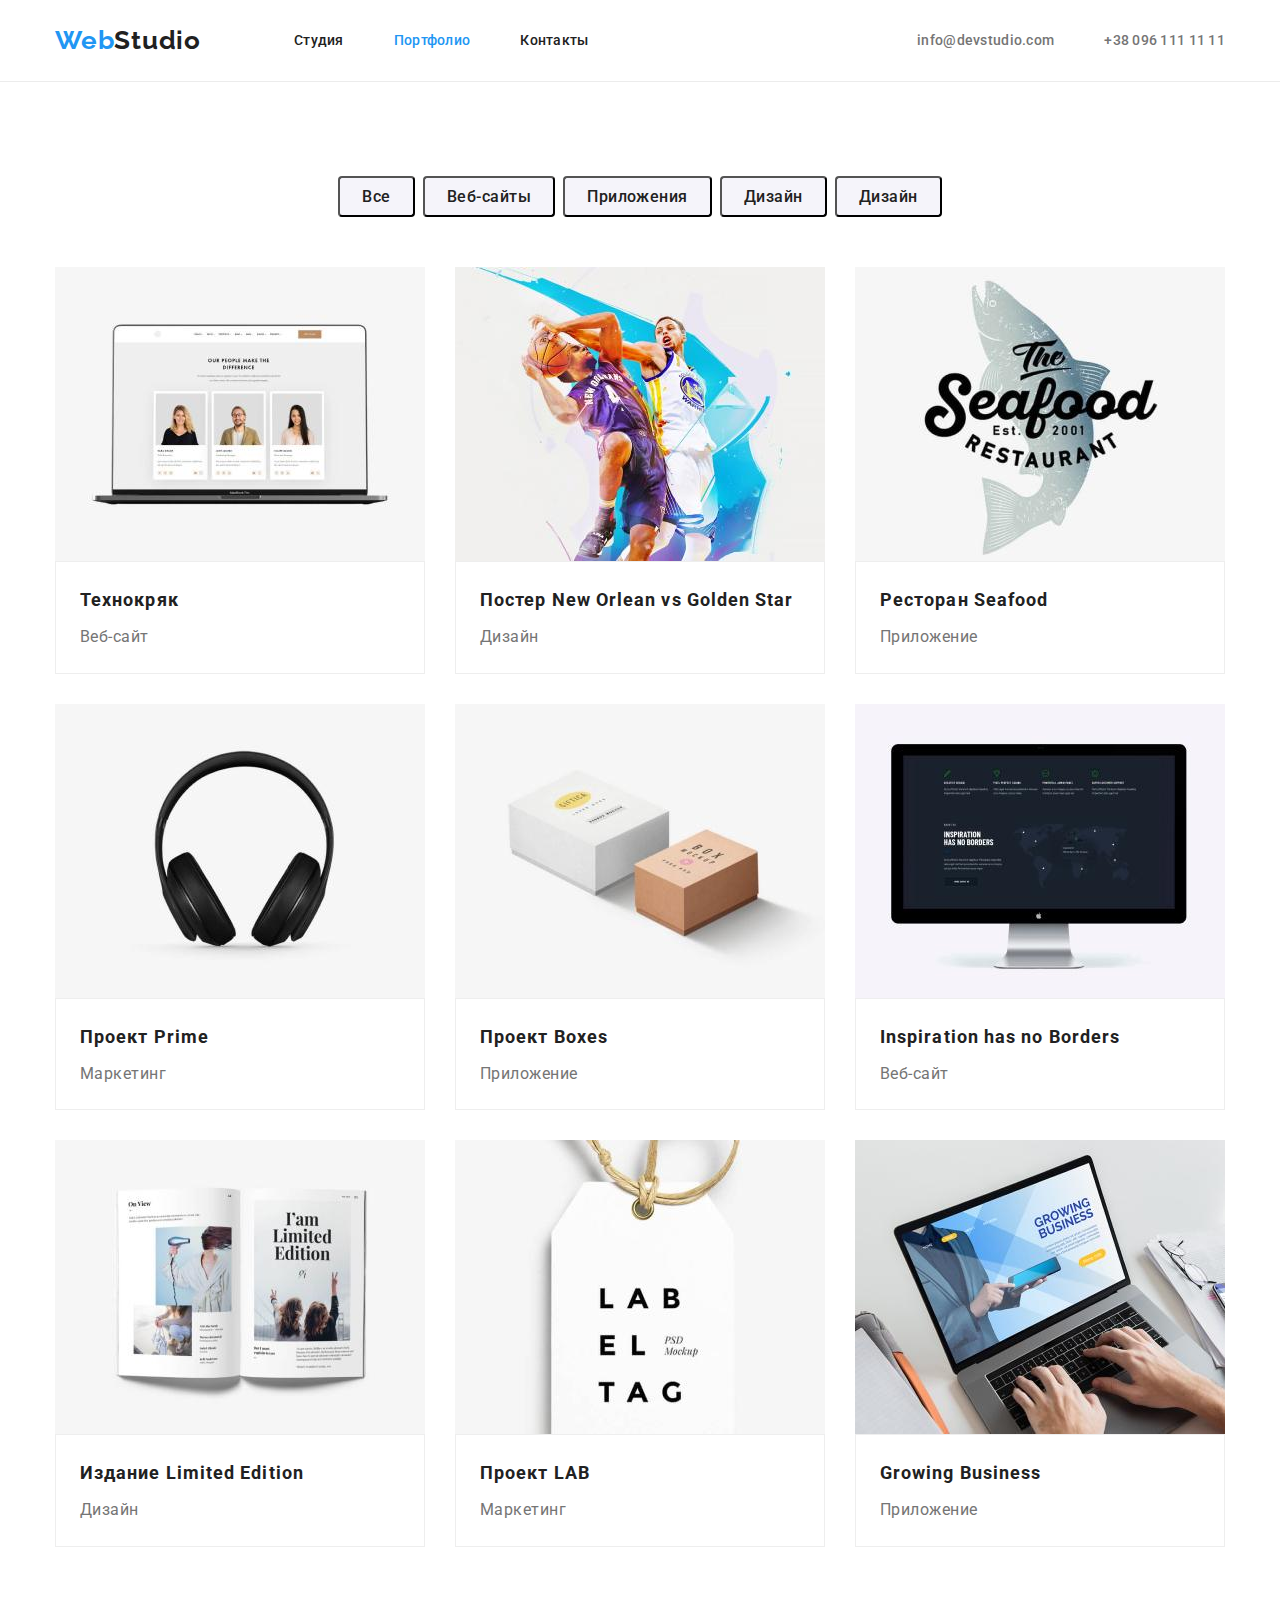
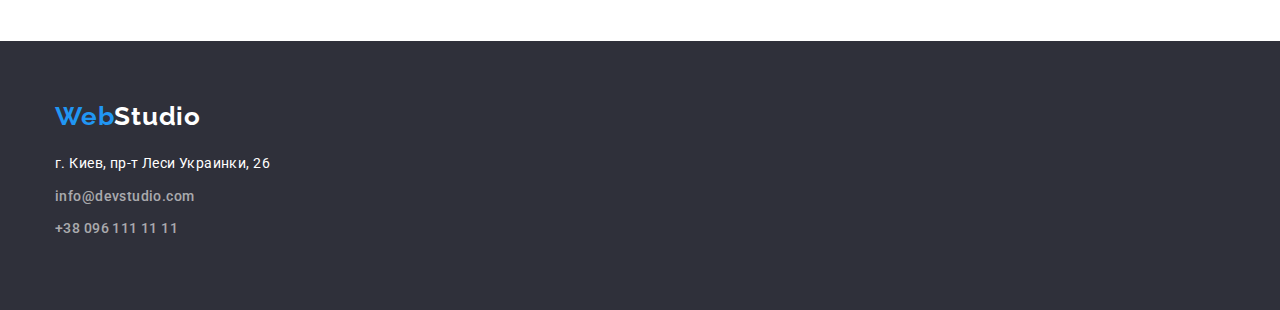
==== portfolio.html @ 1463fd62 "Подключает спрайт" ====
<!DOCTYPE html>
<html lang="ru">

<head>
    <meta charset="UTF-8">
    <meta http-equiv="X-UA-Compatible" content="IE=edge">
    <meta name="viewport" content="width=device-width, initial-scale=1.0">
    <link href="https://fonts.googleapis.com/css2?family=Raleway:wght@700&family=Roboto:wght@400;500;700;900&display=swap"
        rel="stylesheet">
    <title>Домашнее задание</title>
    <link rel="stylesheet" href="https://cdnjs.cloudflare.com/ajax/libs/modern-normalize/1.1.0/modern-normalize.min.css">
    <link rel="stylesheet" href="./css/styles.css">
</head>

<body>
    <!--Шапка-->
    <header class="header">
        <div class="container main-nav">
            <a href="" lang="en" class="logo"><span class="logo-web">Web</span>Studio</a>
            <nav>
                <ul class="site-nav list">
                    <li class="site-nav-item"><a href="./index.html" class="site-nav-link">Студия</a></li>
                    <li class="site-nav-item"><a href="./portfolio.html" class="site-nav-link active">Портфолио</a></li>
                    <li class="site-nav-item"><a href="" class="site-nav-link">Контакты</a></li>
                </ul>
            </nav>
            
            <ul class="auth-nav list">
                <li class="auth-nav-item"> <a href="mailto:info@devstudio.com" class="auth-nav-link">info@devstudio.com</a></li>
                <li class="auth-nav-item"> <a href="tel:+380961111111" class="auth-nav-link">+38 096 111 11 11</a></li>
            </ul>
        </div>
    </header>
    <!--Основной контент-->
    <main>
       <!-- Филтр -->
       <section class="section">
        <h1 class="visually-hidden">Портфолио</h1>
           <div class="container">
            <ul class="list filter-list">
                <li class="filter-item">
                    <button type="button" class="filter-button">Все</button>
                </li>
                <li class="filter-item">
                    <button type="button" class="filter-button">Веб-сайты</button>
                </li>
                <li class="filter-item">
                    <button type="button" class="filter-button">Приложения</button>
                </li>
                <li class="filter-item">
                    <button type="button" class="filter-button">Дизайн</button>
                </li>
                <li class="filter-item">
                    <button type="button" class="filter-button">Дизайн</button>
                </li>
            </ul>
           </div>
       <!-- Проекти -->
           <div class="container">
                <ul class="list project">
                    <li class="project-item" >
                        <a href="" class="project-link">
                            <img class="img-card" src="./img/img-techno.jpg" alt="открыт сайт на ноутбуке" width="370">
                            <div class="project-card">
                                <h3 class="project-title project-active">Технокряк</h3>
                                <p class="project-text project-active">Веб-сайт</p>
                            </div>
                        </a>
                    </li>
                    <li class="project-item" >
                        <a href="" class="project-link">
                            <img class="img-card"  src="./img/img-new-orlean.jpg" alt="двое мужчин играют в баскетбол" width="370">
                           <div class="project-card">
                                <h3 lang="en" class="project-title project-active">Постер New Orlean vs Golden Star</h3>
                                <p class="project-text project-active">Дизайн</p>
                           </div>
                        </a>
                    </li>
                    <li class="project-item" >
                        <a href="" class="project-link">
                            <img class="img-card"  src="./img/img-seafood.jpg" alt="логотип с рыбой" width="370">
                           <div class="project-card">
                                <h3 lang="en" class="project-title project-active">Ресторан Seafood</h3>
                                <p class="project-text project-active">Приложение</p>
                           </div>
                        </a>
                    </li>
                    <li class="project-item" >
                        <a href="" class="project-link">
                            <img class="img-card"  src="./img/img-prime.jpg" alt="наушники" width="370">
                          <div class="project-card">
                                <h3 lang="en" class="project-title project-active">Проект Prime</h3>
                                <p class="project-text project-active">Маркетинг</p>
                          </div>
                        </a>
                    </li>
                    <li class="project-item" >
                        <a href="" class="project-link">
                            <img class="img-card"  src="./img/img-boxes.jpg" alt="две коробки" width="370">
                            <div class="project-card">
                                <h3 lang="en" class="project-title project-active">Проект Boxes</h3>
                                <p class="project-text project-active">Приложение</p>
                            </div>
                        </a>
                    </li>
                    <li class="project-item" >
                        <a href="" class="project-link">
                            <img class="img-card"  src="./img/img-inspiration.jpg" alt="монитор" width="370">
                           <div class="project-card">
                                <h3 lang="en" class="project-title project-active">Inspiration has no Borders</h3>
                                <p class="project-text project-active">Веб-сайт</p>
                           </div>
                        </a>
                    </li>
                    <li class="project-item">
                        <a href="" class="project-link">
                            <img class="img-card"  src="./img/img-limited-edition.jpg" alt="журнал" width="370">
                          <div  class="project-card">
                                <h3 lang="en" class="project-title project-active">Издание Limited Edition</h3>
                                <p class="project-text project-active">Дизайн</p>
                          </div>
                        </a>
                    </li>
                    <li class="project-item" >
                        <a href="" class="project-link">
                            <img class="img-card"  src="./img/img-lab.jpg" alt="бирка снадписью" width="370">
                           <div class="project-card">
                                <h3 lang="en" class="project-title project-active">Проект LAB</h3>
                                <p class="project-text project-active">Маркетинг</p>
                           </div>
                        </a>
                    </li>
                    <li class="project-item" >
                        <a href="" class="project-link">
                            <img class="img-card"  src="./img/img-growing-business.jpg" alt="работа за ноутбуком" width="370">
                          <div class="project-card">
                                <h3 lang="en" class="project-title project-active">Growing Business</h3>
                                <p class="project-text project-active">Приложение</p>
                          </div>
                        </a>
                    </li>
                </ul>
           </div>
       </section>
    </main>
    <!--Подвал-->
    <footer class="footer">
       <div class="container">
            <a href="" lang="en" class="logo-footer logo"><span class="logo-web">Web</span>Studio</a>
            <address>
                <ul class="list">
                    <li> <a href="" class="address-link ">г. Киев, пр-т Леси Украинки, 26</a></li>
                    <li> <a href="mailto:info@devstudio.com" class=" footer-link">info@devstudio.com</a></li>
                    <li> <a href="tel:+380961111111" class="footer-link">+38 096 111 11 11</a></li>
                </ul>
            </address>
       </div>
    </footer>
</body>

</html>
---- css/styles.css ----
:root {
  --primary-whit-color: #ffffff;
  --title-text-color: #212121;
  --accen-color: #2196f3;
  --primary-text-color: #757575;
  --secondary-bg-color: #f5f4fa;
}
body {
  font-family: "Roboto", sans-serif;
  background-color: var(--primary-whit-color);
  color: var(--primary-text-color);
}
.visually-hidden {
  position: absolute;
  width: 1px;
  height: 1px;
  margin: -1px;
  border: 0;
  padding: 0;

  white-space: nowrap;
  clip-path: inset(100%);
  clip: rect(0 0 0 0);
  overflow: hidden;
}
/* Утилиты */
.list {
  padding: 0;
  margin: 0;
  list-style: none;
}

.container {
  margin-left: auto;
  margin-right: auto;
  padding: 0 15px;
  width: 1200px;
}

.section {
  padding-top: 94px;
  padding-bottom: 94px;
}

h1,
h2,
h3,
p {
  margin: 0;
}

.img-card {
  display: block;
}

/* Шапка */

.header {
  border-bottom: 1px solid #ececec;
}
.main-nav {
  display: flex;
  align-items: center;
}
.logo {
  margin-right: 93px;

  font-family: "Raleway", sans-serif;
  font-weight: 700;
  font-size: 26px;
  line-height: 1.2;
  text-decoration: none;
  letter-spacing: 0.03em;
  color: var(--title-text-color);
}
.logo-web {
  color: var(--accen-color);
}
.logo-footer {
  display: inline-block;
  margin-bottom: 20px;

  color: var(--primary-whit-color);
}
.logo:hover,
.logo:focus {
  color: var(--accen-color);
}

/* Site nav / Auth nav */
.site-nav,
.auth-nav {
  display: flex;
}
.auth-nav {
  margin-left: auto;
}
.site-nav-item:not(:last-child),
.auth-nav-item:not(:last-child) {
  margin-right: 50px;
}
.auth-nav-link-icon {
  width: 16px;
  height: 12px;
}
.site-nav-link,
.auth-nav-link {
  display: block;
  padding-top: 32px;
  padding-bottom: 32px;

  font-weight: 500;
  font-size: 14px;
  line-height: 1.2;

  text-decoration: none;
  letter-spacing: 0.02em;

  color: var(--primary-text-color);
}
.site-nav-link {
  color: var(--title-text-color);
}
.site-nav-link:hover,
.site-nav-link:focus,
.auth-nav-link:hover,
.auth-nav-link:focus {
  color: var(--accen-color);
}
.active {
  color: var(--accen-color);
}
/* Основной контент */

.hero {
  background-color: #2f303a;
  text-align: center;
}
.hero-title {
  margin-left: auto;
  margin-right: auto;
  margin-bottom: 30px;
  max-width: 700px;

  font-weight: 900;
  font-size: 44px;
  line-height: 1.4;

  letter-spacing: 0.06em;
  text-transform: uppercase;
  color: var(--primary-whit-color);
}
.hero-button {
  display: inline-block;
  border: 0px solid transparent;
  border-radius: 4px;
  padding: 10px 32px;

  font-family: "Roboto", sans-serif;
  font-weight: 700;
  font-size: 16px;
  line-height: 1.9;

  letter-spacing: 0.06em;
  cursor: pointer;
  text-align: center;

  background-color: var(--accen-color);
  color: var(--primary-whit-color);
}
.hero-button:hover,
.hero-button:focus {
  color: var(--title-text-color);
}
.feature {
  display: flex;
}
.feature-item {
  width: 270px;
}
.feature-item:not(:last-child) {
  margin-right: 30px;
}
.feature-title {
  margin-top: 0;
  margin-bottom: 10px;

  font-size: 14px;
  line-height: 1.1;

  letter-spacing: 0.03em;
  text-transform: uppercase;

  color: var(--title-text-color);
}
.feature-text {
  font-size: 14px;
  line-height: 1.7;

  letter-spacing: 0.03em;
}
.second {
  display: flex;
}
.second-item:not(:last-child) {
  margin-right: 30px;
}
.second-title {
  margin-bottom: 50px;

  font-size: 36px;
  line-height: 1.2;
  text-align: center;
  letter-spacing: 0.03em;
  color: var(--title-text-color);
}
.team {
  background-color: var(--secondary-bg-color);
}
.team-list {
  display: flex;
}
.team-card {
  margin-right: 30px;
  padding-bottom: 30px;

  box-shadow: 0px 1px 3px rgba(0, 0, 0, 0.12), 0px 1px 1px rgba(0, 0, 0, 0.14),
    0px 2px 1px rgba(0, 0, 0, 0.2);
  border-radius: 0px 0px 4px 4px;

  width: 270px;
}
.team-card:last-child {
  margin-right: 0;
}
.team-title {
  margin-top: 30px;
  margin-bottom: 10px;

  font-weight: 500;
  font-size: 16px;
  line-height: 1.2;

  text-align: center;
  letter-spacing: 0.03em;

  color: var(--title-text-color);
}
.team-text {
  margin-bottom: 0;

  font-size: 16px;
  line-height: 1.2;

  text-align: center;
  letter-spacing: 0.03em;
}
/* Портфолио */

.filter-list {
  display: flex;
  justify-content: center;
  margin-bottom: 50px;
}
.filter-item:not(:last-child) {
  margin-right: 8px;
}

.filter-button {
  display: inline-block;
  padding: 6px 22px;

  font-family: "Roboto", sans-serif;
  font-weight: 500;
  font-size: 16px;
  line-height: 1.6;

  text-align: center;
  letter-spacing: 0.03em;
  cursor: pointer;
  border-radius: 4px;

  background: var(--secondary-bg-color);
  color: var(--title-text-color);
}
.filter-button:hover,
.filter-button:focus {
  color: var(--primary-whit-color);
  background-color: var(--accen-color);
}
/* Проэкты */
.project {
  display: flex;
  flex-wrap: wrap;
}
.project-item {
  margin-right: 30px;
  margin-bottom: 30px;

  width: 370px;
}
.project-item:nth-child(3n) {
  margin-right: 0px;
}
.project-item:nth-last-child(-n + 3) {
  margin-bottom: 0;
}
.project-card {
  margin: 0;
  padding-left: 24px;
  padding-right: 24px;
  padding-bottom: 20px;
  border: 1px solid #eeeeee;
}

.project-link {
  text-decoration: none;
  display: inline-block;
}
.project-title {
  margin-top: 20px;
  margin-bottom: 4px;

  font-size: 18px;
  line-height: 2;
  max-width: 370px;

  letter-spacing: 0.06em;

  color: var(--title-text-color);
}
.project-text {
  font-size: 16px;
  line-height: 1.9;
  max-width: 370px;

  letter-spacing: 0.03em;
  color: var(--primary-text-color);
}
.project-active:hover,
.project-active:focus {
  color: var(--accen-color);
}

/* Подвал */

.footer {
  padding-top: 60px;
  padding-bottom: 60px;

  background-color: #2f303a;
}
.address-link {
  display: inline-block;
  margin-bottom: 9px;

  font-style: normal;
  font-size: 14px;
  line-height: 1.7;
  letter-spacing: 0.03em;
  text-decoration: none;

  color: var(--primary-whit-color);
}
.footer-link {
  display: inline-block;
  margin-bottom: 9px;

  font-weight: 500;
  font-size: 14px;
  line-height: 1.2;

  text-decoration: none;
  font-style: normal;
  line-height: 1.7;
  letter-spacing: 0.03em;
  color: rgba(255, 255, 255, 0.6);
}
.footer-link:not(:last-child) {
  margin-bottom: 9px;
}
.address-link:hover,
.address-link:focus,
.footer-link:hover,
.footer-link:focus {
  color: var(--accen-color);
}
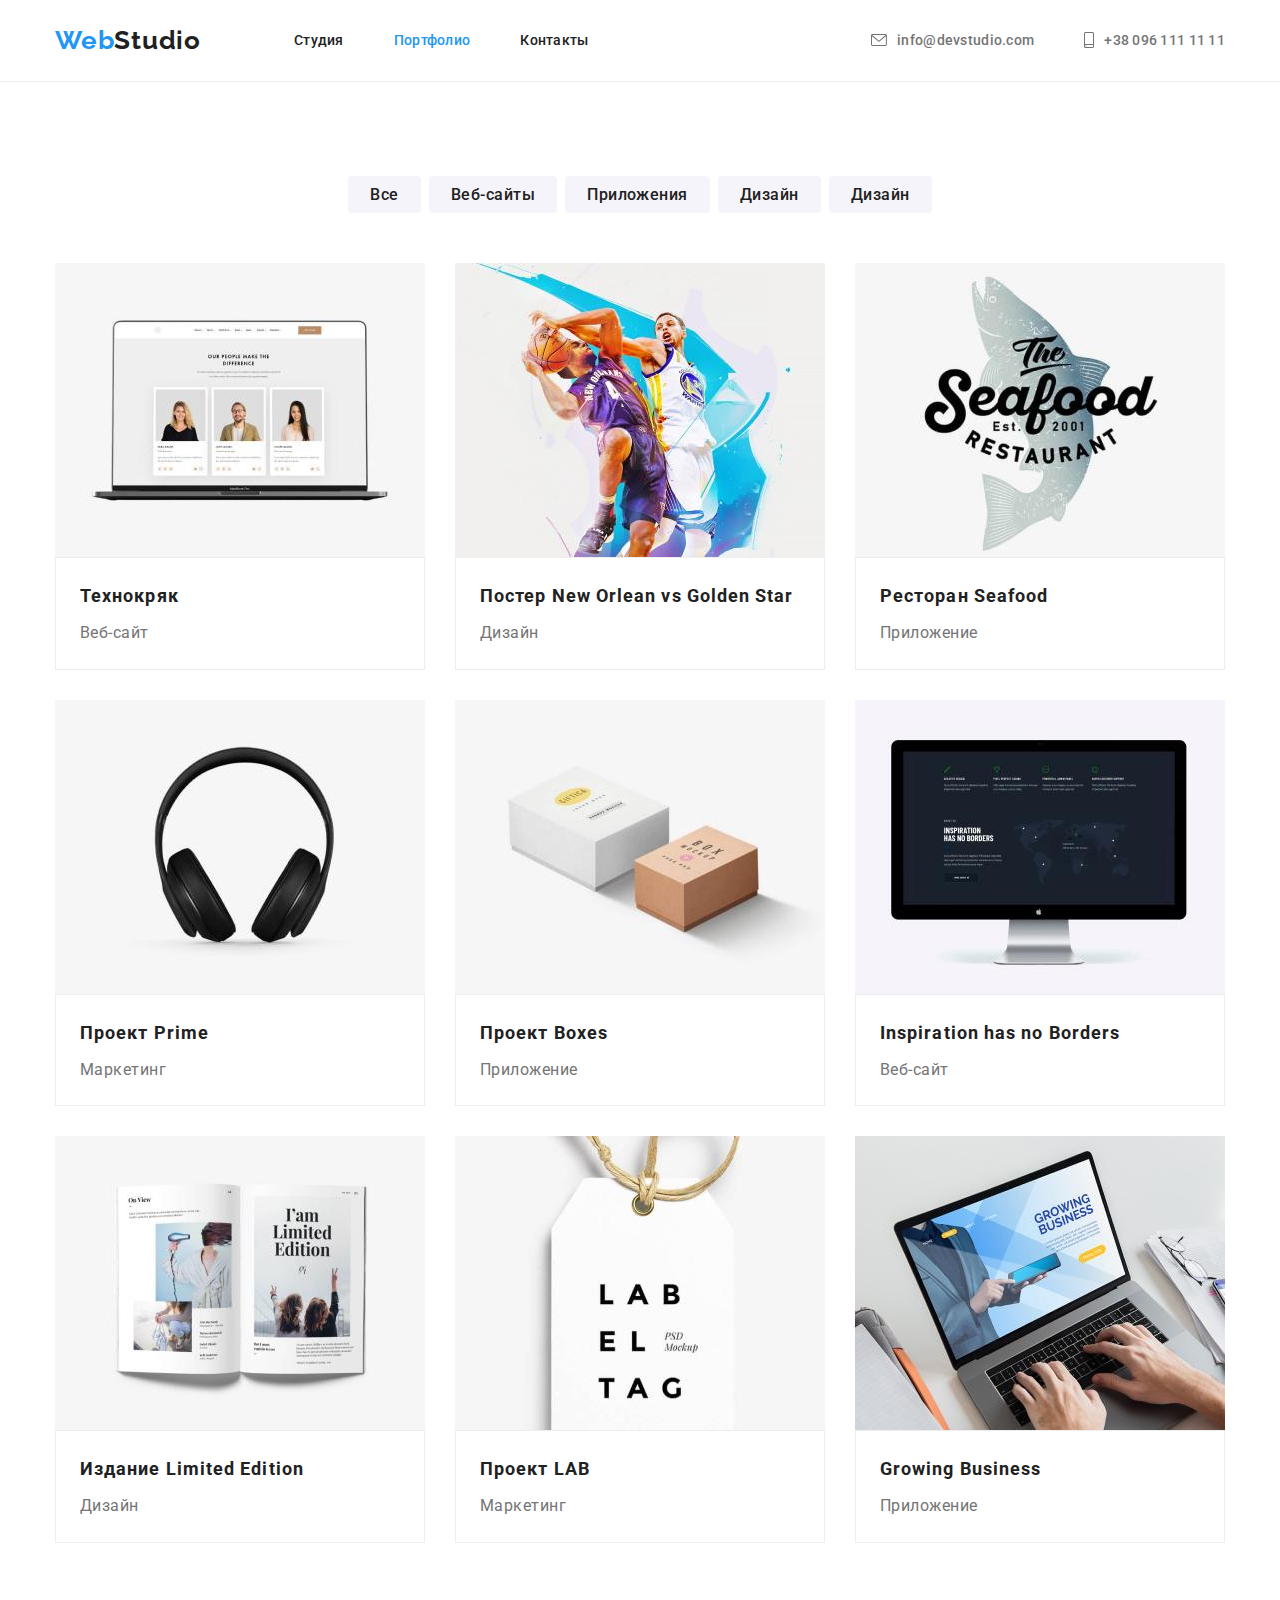
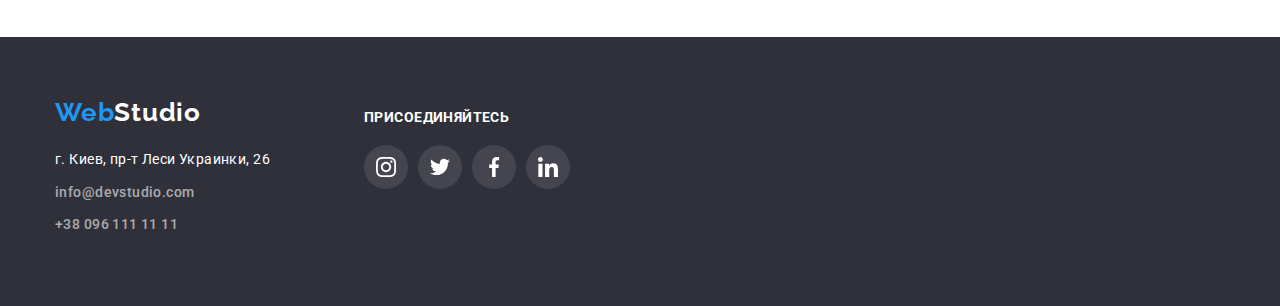
==== commit 50de4e90: "Добаляет декоративные елименты" ====
--- a/portfolio.html
+++ b/portfolio.html
@@ -26,8 +26,18 @@
             </nav>
             
             <ul class="auth-nav list">
-                <li class="auth-nav-item"> <a href="mailto:info@devstudio.com" class="auth-nav-link">info@devstudio.com</a></li>
-                <li class="auth-nav-item"> <a href="tel:+380961111111" class="auth-nav-link">+38 096 111 11 11</a></li>
+                <li class="auth-nav-item"> 
+                    <a href="mailto:info@devstudio.com" class="auth-nav-link">
+                        <svg class="auth-nav-link-icon" width="16" height="12">
+                            <use href="img/icons.svg#icon-envelope-hover"></use>
+                        </svg>
+                        info@devstudio.com</a></li>
+                <li class="auth-nav-item">
+                     <a href="tel:+380961111111" class="auth-nav-link">
+                        <svg class="auth-nav-link-icon smartphone" width="10" height="16">
+                            <use href="img/icons.svg#icon-smartphone"></use>
+                        </svg>
+                         +38 096 111 11 11</a></li>
             </ul>
         </div>
     </header>
@@ -144,17 +154,52 @@
        </section>
     </main>
     <!--Подвал-->
-    <footer class="footer">
-       <div class="container">
-            <a href="" lang="en" class="logo-footer logo"><span class="logo-web">Web</span>Studio</a>
-            <address>
-                <ul class="list">
-                    <li> <a href="" class="address-link ">г. Киев, пр-т Леси Украинки, 26</a></li>
-                    <li> <a href="mailto:info@devstudio.com" class=" footer-link">info@devstudio.com</a></li>
-                    <li> <a href="tel:+380961111111" class="footer-link">+38 096 111 11 11</a></li>
+    <footer class="footer ">
+        <div class="container footer-container">
+            <div>
+                <a href="" lang="en" class="logo-footer logo"><span class="logo-web">Web</span>Studio</a>
+                <address>
+                    <ul class="list">
+                        <li> <a href="" class="address-link ">г. Киев, пр-т Леси Украинки, 26</a></li>
+                        <li> <a href="mailto:info@devstudio.com" class=" footer-link">info@devstudio.com</a></li>
+                        <li> <a href="tel:+380961111111" class=" footer-link">+38 096 111 11 11</a></li>
+                    </ul>
+                </address>
+            </div>
+            <div class="footer-networks">
+                <h2 class="footer-networks-title">присоединяйтесь</h2>
+                <ul class="footer-networks-list list">
+                    <li class="footer-networks-item">
+                        <a href="#" class="footer-networks-link">
+                            <svg class="footer-networks-icon" width="20" height="20">
+                                <use href="img/icons.svg#icon-instagram"></use>
+                            </svg>
+                        </a>
+                    </li>
+                    <li class="footer-networks-item">
+                        <a href="#" class="footer-networks-link">
+                            <svg class="footer-networks-icon" width="20" height="20">
+                                <use href="img/icons.svg#icon-twitter-1"></use>
+                            </svg>
+                        </a>
+                    </li>
+                    <li class="footer-networks-item">
+                        <a href="#" class="footer-networks-link">
+                            <svg class="footer-networks-icon" width="20" height="20">
+                                <use href="img/icons.svg#icon-facebook-1"></use>
+                            </svg>
+                        </a>
+                    </li>
+                    <li class="footer-networks-item">
+                        <a href="#" class="footer-networks-link">
+                            <svg class="footer-networks-icon" width="20" height="20">
+                                <use href="img/icons.svg#icon-linkedin-1"></use>
+                            </svg>
+                        </a>
+                    </li>
                 </ul>
-            </address>
-       </div>
+            </div>
+        </div>
     </footer>
 </body>
 
--- a/css/styles.css
+++ b/css/styles.css
@@ -49,7 +49,7 @@
   margin: 0;
 }
 
-.img-card {
+img {
   display: block;
 }
 
@@ -100,9 +100,13 @@
   margin-right: 50px;
 }
 .auth-nav-link-icon {
-  width: 16px;
-  height: 12px;
-}
+  margin-right: 10px;
+
+  align-self: center;
+
+  fill: currentColor;
+}
+
 .site-nav-link,
 .auth-nav-link {
   display: block;
@@ -112,11 +116,12 @@
   font-weight: 500;
   font-size: 14px;
   line-height: 1.2;
-
   text-decoration: none;
   letter-spacing: 0.02em;
-
   color: var(--primary-text-color);
+}
+.auth-nav-link {
+  display: flex;
 }
 .site-nav-link {
   color: var(--title-text-color);
@@ -132,7 +137,26 @@
 }
 /* Основной контент */
 
+.overlay {
+  max-width: 1600px;
+  min-height: 600px;
+  margin-left: auto;
+  margin-right: auto;
+
+  background-image: linear-gradient(
+      90deg,
+      rgba(47, 48, 58, 0.4),
+      rgba(47, 48, 58, 0.4)
+    ),
+    url(../img/img-bg-hero.jpg);
+  background-repeat: no-repeat;
+  background-size: cover;
+  background-position: center;
+}
 .hero {
+  padding-top: 200px;
+  padding-bottom: 200px;
+
   background-color: #2f303a;
   text-align: center;
 }
@@ -171,6 +195,7 @@
 .hero-button:hover,
 .hero-button:focus {
   color: var(--title-text-color);
+  box-shadow: 0px 4px 4px rgba(0, 0, 0, 0.15);
 }
 .feature {
   display: flex;
@@ -180,6 +205,19 @@
 }
 .feature-item:not(:last-child) {
   margin-right: 30px;
+}
+.feature-rectangle {
+  display: flex;
+  margin-bottom: 30px;
+
+  width: 270px;
+  height: 120px;
+
+  background: var(--secondary-bg-color);
+  border-radius: 4px;
+}
+.feature-icon {
+  margin: auto;
 }
 .feature-title {
   margin-top: 0;
@@ -202,6 +240,9 @@
 .second {
   display: flex;
 }
+.second-section {
+  padding-bottom: 94px;
+}
 .second-item:not(:last-child) {
   margin-right: 30px;
 }
@@ -229,6 +270,7 @@
   border-radius: 0px 0px 4px 4px;
 
   width: 270px;
+  background-color: var(--primary-whit-color);
 }
 .team-card:last-child {
   margin-right: 0;
@@ -254,6 +296,84 @@
 
   text-align: center;
   letter-spacing: 0.03em;
+}
+.networks {
+  display: flex;
+  justify-content: center;
+  margin-top: 16px;
+}
+.networks-item:not(:last-child) {
+  margin-right: 10px;
+}
+.networks-link {
+  display: flex;
+  justify-content: center;
+  align-items: center;
+  border-radius: 50%;
+
+  width: 44px;
+  height: 44px;
+  text-decoration: none;
+  color: #afb1b8;
+  background-color: var(--primary-whit-color);
+}
+.networks-link:hover,
+.networks-link:focus {
+  background-color: var(--accen-color);
+}
+.networks-icon {
+  fill: currentColor;
+}
+.networks-link:hover .networks-icon,
+.networks-link:focus .networks-icon {
+  fill: var(--primary-whit-color);
+}
+/* Постоянные клиенти */
+
+.client {
+  padding-top: 117px;
+  padding-bottom: 71px;
+}
+.client-title {
+  margin-bottom: 50px;
+
+  font-weight: 700;
+  font-size: 36px;
+  line-height: calc(42 / 36);
+  text-align: center;
+  letter-spacing: 0.03em;
+  color: var(--title-text-color);
+}
+.client-list {
+  display: flex;
+  justify-content: center;
+  flex-wrap: wrap;
+  margin: -15px;
+}
+.client-item {
+  width: calc((100% - 180px) / 6);
+  height: 92px;
+  margin: 15px;
+}
+.client-link {
+  display: inline-flex;
+  justify-content: center;
+  align-items: center;
+
+  width: 100%;
+  height: 92px;
+
+  border: 1px solid #afb1b8;
+  border-radius: 4px;
+  color: #afb1b8;
+}
+.client-link:focus,
+.client-link:hover {
+  color: var(--accen-color);
+  border-color: var(--accen-color);
+}
+.client-icon {
+  fill: currentColor;
 }
 /* Портфолио */
 
@@ -279,6 +399,7 @@
   letter-spacing: 0.03em;
   cursor: pointer;
   border-radius: 4px;
+  border: 0;
 
   background: var(--secondary-bg-color);
   color: var(--title-text-color);
@@ -287,6 +408,8 @@
 .filter-button:focus {
   color: var(--primary-whit-color);
   background-color: var(--accen-color);
+  box-shadow: 0px 3px 1px rgba(0, 0, 0, 0.1), 0px 1px 2px rgba(0, 0, 0, 0.08),
+    0px 2px 2px rgba(0, 0, 0, 0.12);
 }
 /* Проэкты */
 .project {
@@ -307,9 +430,7 @@
 }
 .project-card {
   margin: 0;
-  padding-left: 24px;
-  padding-right: 24px;
-  padding-bottom: 20px;
+  padding: 20px 24px;
   border: 1px solid #eeeeee;
 }
 
@@ -317,16 +438,21 @@
   text-decoration: none;
   display: inline-block;
 }
+.project-link:focus,
+.project-link:hover {
+  background: #ffffff;
+  border: 1px solid #eeeeee;
+  box-sizing: border-box;
+  box-shadow: 0px 1px 1px rgba(0, 0, 0, 0.12), 0px 4px 4px rgba(0, 0, 0, 0.06),
+    1px 4px 6px rgba(0, 0, 0, 0.16);
+}
 .project-title {
-  margin-top: 20px;
   margin-bottom: 4px;
 
   font-size: 18px;
   line-height: 2;
   max-width: 370px;
-
   letter-spacing: 0.06em;
-
   color: var(--title-text-color);
 }
 .project-text {
@@ -345,10 +471,15 @@
 /* Подвал */
 
 .footer {
+  display: flex;
+
   padding-top: 60px;
   padding-bottom: 60px;
 
   background-color: #2f303a;
+}
+.footer-container {
+  display: inline-flex;
 }
 .address-link {
   display: inline-block;
@@ -385,3 +516,43 @@
 .footer-link:focus {
   color: var(--accen-color);
 }
+.footer-networks {
+  padding-top: 12px;
+  margin-left: 70px;
+}
+.footer-networks-title {
+  margin-bottom: 20px;
+
+  font-weight: 700;
+  font-size: 14px;
+  line-height: 16px;
+  letter-spacing: 0.03em;
+  text-transform: uppercase;
+  color: var(--primary-whit-color);
+}
+.footer-networks-list {
+  display: flex;
+  justify-content: flex-start;
+}
+.footer-networks-item:not(:last-child) {
+  margin-right: 10px;
+}
+.footer-networks-link {
+  display: flex;
+  justify-content: center;
+  align-items: center;
+  border-radius: 50%;
+
+  width: 44px;
+  height: 44px;
+  text-decoration: none;
+  color: var(--primary-whit-color);
+  background-color: rgba(255, 255, 255, 0.1);
+}
+.footer-networks-link:hover,
+.footer-networks-link:focus {
+  background-color: var(--accen-color);
+}
+.footer-networks-icon {
+  fill: currentColor;
+}
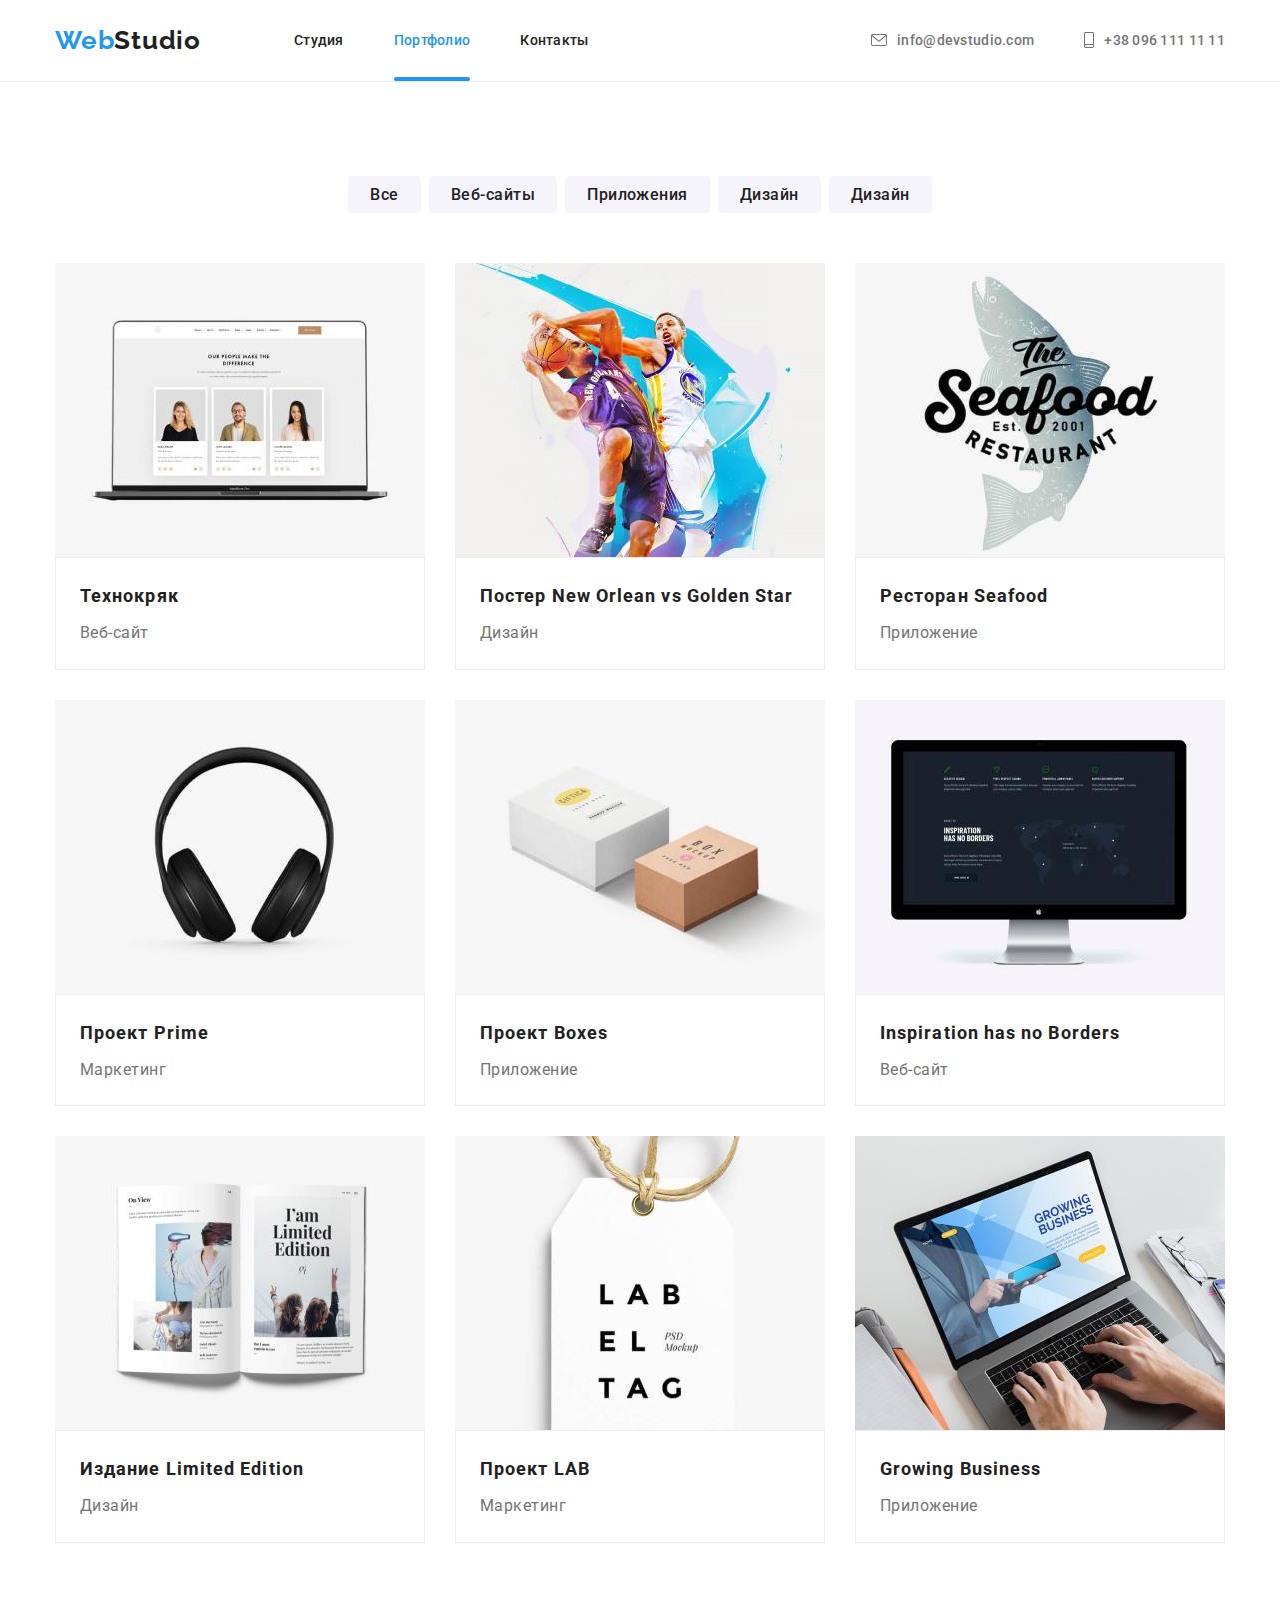
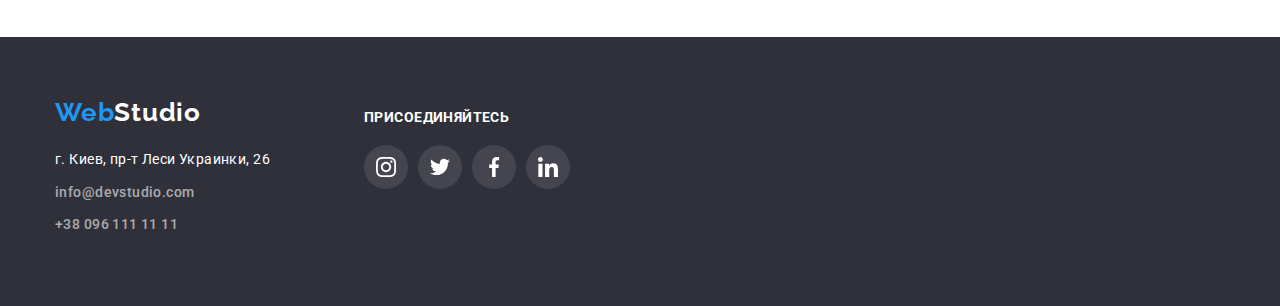
==== commit 37bb0b52: "Позиционирует елементы" ====
--- a/portfolio.html
+++ b/portfolio.html
@@ -69,8 +69,14 @@
            <div class="container">
                 <ul class="list project">
                     <li class="project-item" >
-                        <a href="" class="project-link">
+                        <a href="" class="project-link"> 
+                           <div class="project-img">                                 
                             <img class="img-card" src="./img/img-techno.jpg" alt="открыт сайт на ноутбуке" width="370">
+                            <div class="project-description">
+                                <p class="project-description-text">Технокряк это современная площадка распространения коронавируса. Компании используют эту платформу для цифрового
+                                шпионажа и атак на защищённые сервера конкурентов.</p>
+                            </div>
+                            </div>
                             <div class="project-card">
                                 <h3 class="project-title project-active">Технокряк</h3>
                                 <p class="project-text project-active">Веб-сайт</p>
--- a/css/styles.css
+++ b/css/styles.css
@@ -53,6 +53,53 @@
   display: block;
 }
 
+/*----------------- Модальное окно------------------- */
+
+.backdrop {
+  position: fixed;
+  top: 0;
+  left: 0;
+
+  width: 100%;
+  height: 100%;
+
+  background: rgba(0, 0, 0, 0.2);
+}
+
+.modal {
+  position: absolute;
+  top: 50%;
+  left: 50%;
+  transform: translate(-50%, -50%);
+
+  width: 528px;
+  height: 581px;
+
+  background: var(--primary-whit-color);
+  box-shadow: 0px 1px 3px rgba(0, 0, 0, 0.12), 0px 1px 1px rgba(0, 0, 0, 0.14),
+    0px 2px 1px rgba(0, 0, 0, 0.2);
+  border-radius: 4px;
+}
+
+.modal-button-close {
+  position: absolute;
+  right: 8px;
+  top: 8px;
+
+  width: 30px;
+  height: 30px;
+
+  border: 1px solid rgba(0, 0, 0, 0.1);
+  border-radius: 50%;
+  background-color: var(--primary-whit-color);
+
+  display: flex;
+  justify-content: center;
+  align-items: center;
+}
+.modal-button-close-icon {
+}
+
 /* Шапка */
 
 .header {
@@ -133,7 +180,19 @@
   color: var(--accen-color);
 }
 .active {
+  position: relative;
   color: var(--accen-color);
+}
+.active::after {
+  position: absolute;
+  width: 100%;
+  height: 4px;
+  left: 0;
+  bottom: 0;
+
+  content: "";
+  background-color: var(--accen-color);
+  border-radius: 2px;
 }
 /* Основной контент */
 
@@ -153,6 +212,7 @@
   background-size: cover;
   background-position: center;
 }
+/* -------------Герой--------------- */
 .hero {
   padding-top: 200px;
   padding-bottom: 200px;
@@ -196,7 +256,13 @@
 .hero-button:focus {
   color: var(--title-text-color);
   box-shadow: 0px 4px 4px rgba(0, 0, 0, 0.15);
-}
+  background-image: linear-gradient(
+    90deg,
+    rgba(0, 0, 0, 0.15),
+    rgba(0, 0, 0, 0.15)
+  );
+}
+/* Приимущества */
 .feature {
   display: flex;
 }
@@ -208,6 +274,8 @@
 }
 .feature-rectangle {
   display: flex;
+  justify-content: center;
+  align-items: center;
   margin-bottom: 30px;
 
   width: 270px;
@@ -216,9 +284,7 @@
   background: var(--secondary-bg-color);
   border-radius: 4px;
 }
-.feature-icon {
-  margin: auto;
-}
+
 .feature-title {
   margin-top: 0;
   margin-bottom: 10px;
@@ -237,15 +303,16 @@
 
   letter-spacing: 0.03em;
 }
-.second {
-  display: flex;
-}
+/* Чем мы занимаемся */
+
 .second-section {
   padding-bottom: 94px;
 }
-.second-item:not(:last-child) {
-  margin-right: 30px;
-}
+
+.second {
+  display: flex;
+}
+
 .second-title {
   margin-bottom: 50px;
 
@@ -255,6 +322,44 @@
   letter-spacing: 0.03em;
   color: var(--title-text-color);
 }
+
+.second-item + .second-item {
+  margin-left: 30px;
+}
+
+.second-item {
+  position: relative;
+}
+
+.second-label {
+  position: relative;
+}
+
+.second-label::before {
+  position: absolute;
+  width: 100%;
+  height: 70px;
+  left: 0;
+  bottom: 0;
+
+  content: "";
+  background-color: rgba(47, 48, 58, 0.8);
+}
+
+.second-lebal-text {
+  position: absolute;
+  left: 83px;
+  bottom: 27px;
+
+  font-weight: 700;
+  font-size: 14px;
+  line-height: calc(16 / 14);
+  letter-spacing: 0.03em;
+  text-transform: uppercase;
+  color: var(--primary-whit-color);
+}
+
+/* -----Команда------- */
 .team {
   background-color: var(--secondary-bg-color);
 }
@@ -297,6 +402,7 @@
   text-align: center;
   letter-spacing: 0.03em;
 }
+/* ----Соц. сети-------- */
 .networks {
   display: flex;
   justify-content: center;
@@ -330,10 +436,6 @@
 }
 /* Постоянные клиенти */
 
-.client {
-  padding-top: 117px;
-  padding-bottom: 71px;
-}
 .client-title {
   margin-bottom: 50px;
 
@@ -420,7 +522,7 @@
   margin-right: 30px;
   margin-bottom: 30px;
 
-  width: 370px;
+  width: calc((100% - 60px) / 3);
 }
 .project-item:nth-child(3n) {
   margin-right: 0px;
@@ -428,6 +530,11 @@
 .project-item:nth-last-child(-n + 3) {
   margin-bottom: 0;
 }
+
+.project-img {
+  position: relative;
+}
+
 .project-card {
   margin: 0;
   padding: 20px 24px;
@@ -440,12 +547,36 @@
 }
 .project-link:focus,
 .project-link:hover {
-  background: #ffffff;
-  border: 1px solid #eeeeee;
-  box-sizing: border-box;
   box-shadow: 0px 1px 1px rgba(0, 0, 0, 0.12), 0px 4px 4px rgba(0, 0, 0, 0.06),
     1px 4px 6px rgba(0, 0, 0, 0.16);
 }
+
+.project-link:focus .project-description,
+.project-link:hover .project-description {
+  opacity: 1;
+}
+
+.project-description {
+  position: absolute;
+  left: 0;
+  bottom: 0;
+  pointer-events: none;
+  opacity: 0;
+
+  width: 370px;
+  height: 294px;
+  background: rgba(33, 150, 243, 0.9);
+}
+
+.project-description-text {
+  padding: 63px 24px;
+
+  font-size: 18px;
+  line-height: calc(28 / 18);
+  letter-spacing: 0.03em;
+  color: var(--secondary-bg-color);
+}
+
 .project-title {
   margin-bottom: 4px;
 
@@ -516,6 +647,7 @@
 .footer-link:focus {
   color: var(--accen-color);
 }
+/* Соц. сети подвал */
 .footer-networks {
   padding-top: 12px;
   margin-left: 70px;
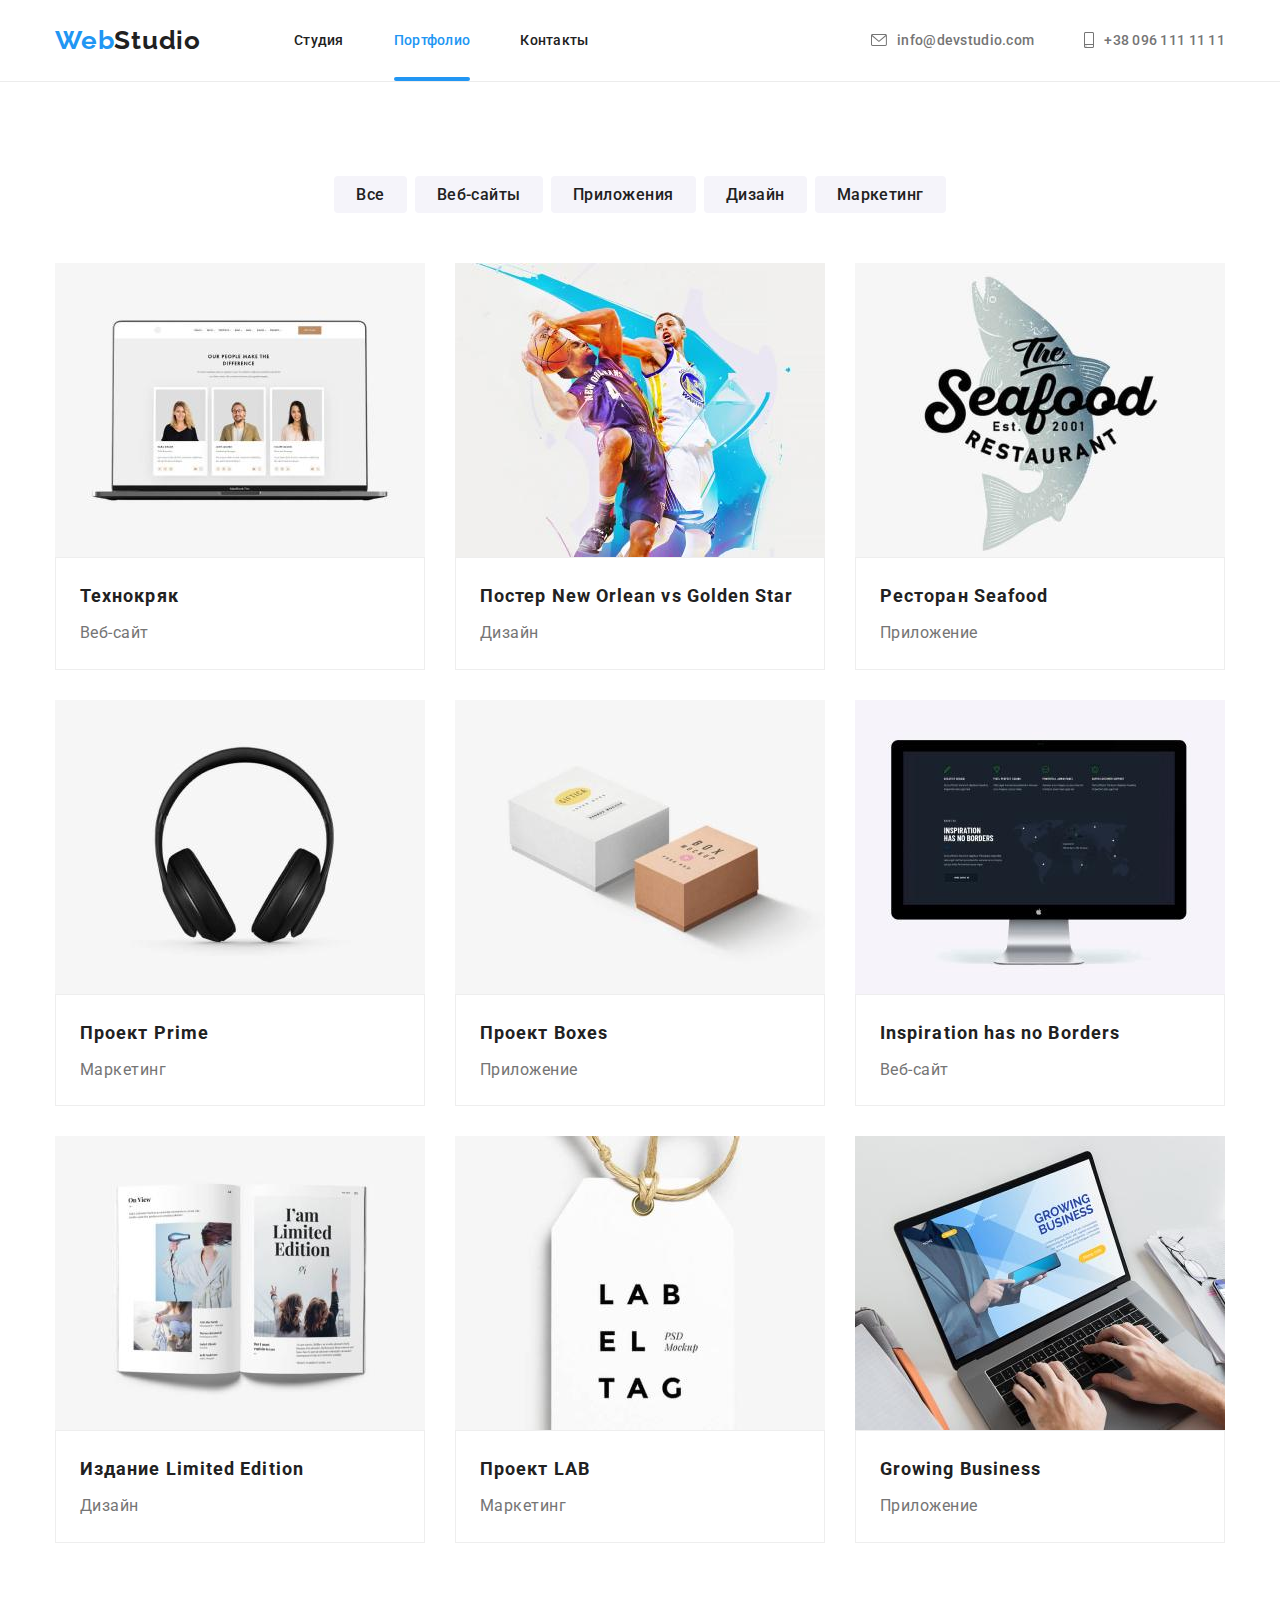
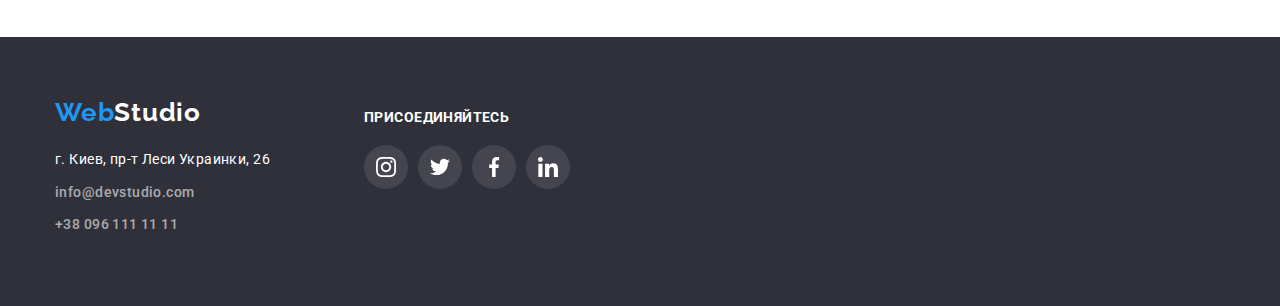
==== commit 6be39f39: "Делает позиционирование и анимацию" ====
--- a/portfolio.html
+++ b/portfolio.html
@@ -61,7 +61,7 @@
                     <button type="button" class="filter-button">Дизайн</button>
                 </li>
                 <li class="filter-item">
-                    <button type="button" class="filter-button">Дизайн</button>
+                    <button type="button" class="filter-button">Маркетинг</button>
                 </li>
             </ul>
            </div>
@@ -70,12 +70,12 @@
                 <ul class="list project">
                     <li class="project-item" >
                         <a href="" class="project-link"> 
-                           <div class="project-img">                                 
+                         <div class="project-img">                                 
                             <img class="img-card" src="./img/img-techno.jpg" alt="открыт сайт на ноутбуке" width="370">
                             <div class="project-description">
                                 <p class="project-description-text">Технокряк это современная площадка распространения коронавируса. Компании используют эту платформу для цифрового
                                 шпионажа и атак на защищённые сервера конкурентов.</p>
-                            </div>
+                         </div>
                             </div>
                             <div class="project-card">
                                 <h3 class="project-title project-active">Технокряк</h3>
@@ -85,61 +85,103 @@
                     </li>
                     <li class="project-item" >
                         <a href="" class="project-link">
+                        <div class="project-img">
                             <img class="img-card"  src="./img/img-new-orlean.jpg" alt="двое мужчин играют в баскетбол" width="370">
+                             <div class="project-description">
+                                <p class="project-description-text">Технокряк это современная площадка распространения коронавируса. Компании используют эту платформу для цифрового
+                                шпионажа и атак на защищённые сервера конкурентов.</p>
+                            </div>
+                        </div>
                            <div class="project-card">
                                 <h3 lang="en" class="project-title project-active">Постер New Orlean vs Golden Star</h3>
                                 <p class="project-text project-active">Дизайн</p>
-                           </div>
-                        </a>
-                    </li>
-                    <li class="project-item" >
-                        <a href="" class="project-link">
+                           </div>                       
+                        </a>
+                    </li>
+                    <li class="project-item" >
+                        <a href="" class="project-link">
+                        <div class="project-img">
                             <img class="img-card"  src="./img/img-seafood.jpg" alt="логотип с рыбой" width="370">
+                             <div class="project-description">
+                                <p class="project-description-text">Технокряк это современная площадка распространения коронавируса. Компании используют эту платформу для цифрового
+                                шпионажа и атак на защищённые сервера конкурентов.</p>
+                            </div>
+                        </div>
                            <div class="project-card">
                                 <h3 lang="en" class="project-title project-active">Ресторан Seafood</h3>
                                 <p class="project-text project-active">Приложение</p>
-                           </div>
-                        </a>
-                    </li>
-                    <li class="project-item" >
-                        <a href="" class="project-link">
+                           </div>                       
+                        </a>
+                    </li>
+                    <li class="project-item" >
+                        <a href="" class="project-link">
+                        <div class="project-img">
                             <img class="img-card"  src="./img/img-prime.jpg" alt="наушники" width="370">
+                             <div class="project-description">
+                                <p class="project-description-text">Технокряк это современная площадка распространения коронавируса. Компании используют эту платформу для цифрового
+                                шпионажа и атак на защищённые сервера конкурентов.</p>
+                            </div>
+                        </div>
                           <div class="project-card">
                                 <h3 lang="en" class="project-title project-active">Проект Prime</h3>
                                 <p class="project-text project-active">Маркетинг</p>
-                          </div>
-                        </a>
-                    </li>
-                    <li class="project-item" >
-                        <a href="" class="project-link">
+                          </div>                        
+                        </a>
+                    </li>
+                    <li class="project-item" >
+                        <a href="" class="project-link">
+                        <div class="project-img">
                             <img class="img-card"  src="./img/img-boxes.jpg" alt="две коробки" width="370">
+                             <div class="project-description">
+                                <p class="project-description-text">Технокряк это современная площадка распространения коронавируса. Компании используют эту платформу для цифрового
+                                шпионажа и атак на защищённые сервера конкурентов.</p>
+                            </div>
+                        </div>
                             <div class="project-card">
                                 <h3 lang="en" class="project-title project-active">Проект Boxes</h3>
                                 <p class="project-text project-active">Приложение</p>
-                            </div>
-                        </a>
-                    </li>
-                    <li class="project-item" >
-                        <a href="" class="project-link">
+                            </div>                        
+                        </a>
+                    </li>
+                    <li class="project-item" >
+                        <a href="" class="project-link">
+                        <div class="project-img">
                             <img class="img-card"  src="./img/img-inspiration.jpg" alt="монитор" width="370">
+                             <div class="project-description">
+                                <p class="project-description-text">Технокряк это современная площадка распространения коронавируса. Компании используют эту платформу для цифрового
+                                шпионажа и атак на защищённые сервера конкурентов.</p>
+                            </div>
+                        </div>
                            <div class="project-card">
                                 <h3 lang="en" class="project-title project-active">Inspiration has no Borders</h3>
                                 <p class="project-text project-active">Веб-сайт</p>
-                           </div>
+                           </div>                        
                         </a>
                     </li>
                     <li class="project-item">
                         <a href="" class="project-link">
+                        <div class="project-img">
                             <img class="img-card"  src="./img/img-limited-edition.jpg" alt="журнал" width="370">
+                             <div class="project-description">
+                                <p class="project-description-text">Технокряк это современная площадка распространения коронавируса. Компании используют эту платформу для цифрового
+                                шпионажа и атак на защищённые сервера конкурентов.</p>
+                            </div>
+                        </div>
                           <div  class="project-card">
                                 <h3 lang="en" class="project-title project-active">Издание Limited Edition</h3>
                                 <p class="project-text project-active">Дизайн</p>
-                          </div>
-                        </a>
-                    </li>
-                    <li class="project-item" >
-                        <a href="" class="project-link">
+                          </div>                            
+                        </a>
+                    </li>
+                    <li class="project-item" >
+                        <a href="" class="project-link">
+                        <div class="project-img">
                             <img class="img-card"  src="./img/img-lab.jpg" alt="бирка снадписью" width="370">
+                             <div class="project-description">
+                                <p class="project-description-text">Технокряк это современная площадка распространения коронавируса. Компании используют эту платформу для цифрового
+                                шпионажа и атак на защищённые сервера конкурентов.</p>
+                            </div>
+                        </div>
                            <div class="project-card">
                                 <h3 lang="en" class="project-title project-active">Проект LAB</h3>
                                 <p class="project-text project-active">Маркетинг</p>
@@ -147,8 +189,14 @@
                         </a>
                     </li>
                     <li class="project-item" >
-                        <a href="" class="project-link">
+                      <a href="" class="project-link">
+                        <div class="project-img">
                             <img class="img-card"  src="./img/img-growing-business.jpg" alt="работа за ноутбуком" width="370">
+                             <div class="project-description">
+                                <p class="project-description-text">Технокряк это современная площадка распространения коронавируса. Компании используют эту платформу для цифрового
+                                шпионажа и атак на защищённые сервера конкурентов.</p>
+                            </div>
+                        </div>
                           <div class="project-card">
                                 <h3 lang="en" class="project-title project-active">Growing Business</h3>
                                 <p class="project-text project-active">Приложение</p>
--- a/css/styles.css
+++ b/css/styles.css
@@ -4,6 +4,8 @@
   --accen-color: #2196f3;
   --primary-text-color: #757575;
   --secondary-bg-color: #f5f4fa;
+  --timing-function: cubic-bezier(0.4, 0, 0.2, 1);
+  --timing: 250ms;
 }
 body {
   font-family: "Roboto", sans-serif;
@@ -55,6 +57,12 @@
 
 /*----------------- Модальное окно------------------- */
 
+.backdrop.is-hidden {
+  visibility: hidden;
+  opacity: 0;
+  pointer-events: none;
+}
+
 .backdrop {
   position: fixed;
   top: 0;
@@ -64,13 +72,20 @@
   height: 100%;
 
   background: rgba(0, 0, 0, 0.2);
+  opacity: 1;
+
+  transition: opacity var(--timing) var(--timing-function);
+}
+
+.backdrop.is-hidden .modal {
+  transform: translate(-50%, -50%) scale(0);
 }
 
 .modal {
   position: absolute;
   top: 50%;
   left: 50%;
-  transform: translate(-50%, -50%);
+  transform: translate(-50%, -50%) scale(1);
 
   width: 528px;
   height: 581px;
@@ -79,6 +94,8 @@
   box-shadow: 0px 1px 3px rgba(0, 0, 0, 0.12), 0px 1px 1px rgba(0, 0, 0, 0.14),
     0px 2px 1px rgba(0, 0, 0, 0.2);
   border-radius: 4px;
+
+  transition: transform var(--timing) var(--timing-function);
 }
 
 .modal-button-close {
@@ -92,12 +109,25 @@
   border: 1px solid rgba(0, 0, 0, 0.1);
   border-radius: 50%;
   background-color: var(--primary-whit-color);
+  cursor: pointer;
 
   display: flex;
   justify-content: center;
   align-items: center;
-}
+
+  transition-property: fill;
+  transition-duration: 250ms;
+  transition-timing-function: cubic-bezier(0.4, 0, 0.2, 1);
+}
+
+.modal-button-close:hover .modal-button-close-icon {
+  fill: var(--accen-color);
+}
+
 .modal-button-close-icon {
+  transition-property: fill;
+  transition-duration: 250ms;
+  transition-timing-function: cubic-bezier(0.4, 0, 0.2, 1);
 }
 
 /* Шапка */
@@ -119,6 +149,8 @@
   text-decoration: none;
   letter-spacing: 0.03em;
   color: var(--title-text-color);
+
+  transition: color var(--timing) var(--timing-function);
 }
 .logo-web {
   color: var(--accen-color);
@@ -166,6 +198,8 @@
   text-decoration: none;
   letter-spacing: 0.02em;
   color: var(--primary-text-color);
+
+  transition: color var(--timing) var(--timing-function);
 }
 .auth-nav-link {
   display: flex;
@@ -251,6 +285,10 @@
 
   background-color: var(--accen-color);
   color: var(--primary-whit-color);
+
+  transition-property: box-shadow, backgraund-image, color;
+  transition-duration: 250ms;
+  transition-timing-function: cubic-bezier(0.4, 0, 0.2, 1);
 }
 .hero-button:hover,
 .hero-button:focus {
@@ -422,6 +460,10 @@
   text-decoration: none;
   color: #afb1b8;
   background-color: var(--primary-whit-color);
+
+  transition-property: background-color;
+  transition-duration: 250ms;
+  transition-timing-function: cubic-bezier(0.4, 0, 0.2, 1);
 }
 .networks-link:hover,
 .networks-link:focus {
@@ -429,6 +471,10 @@
 }
 .networks-icon {
   fill: currentColor;
+
+  transition-property: background-color;
+  transition-duration: 250ms;
+  transition-timing-function: cubic-bezier(0.4, 0, 0.2, 1);
 }
 .networks-link:hover .networks-icon,
 .networks-link:focus .networks-icon {
@@ -468,6 +514,9 @@
   border: 1px solid #afb1b8;
   border-radius: 4px;
   color: #afb1b8;
+
+  transition: background-color var(--timing) var(--timing-function),
+    border-color var(--timing) var(--timing-function);
 }
 .client-link:focus,
 .client-link:hover {
@@ -476,6 +525,7 @@
 }
 .client-icon {
   fill: currentColor;
+  transition: color var(--timing) var(--timing-function);
 }
 /* Портфолио */
 
@@ -505,6 +555,10 @@
 
   background: var(--secondary-bg-color);
   color: var(--title-text-color);
+
+  transition: background-color var(--timing) var(--timing-function),
+    color var(--timing) var(--timing-function),
+    box-shadow var(--timing) var(--timing-function);
 }
 .filter-button:hover,
 .filter-button:focus {
@@ -533,6 +587,7 @@
 
 .project-img {
   position: relative;
+  overflow: hidden;
 }
 
 .project-card {
@@ -544,6 +599,8 @@
 .project-link {
   text-decoration: none;
   display: inline-block;
+
+  transition: box-shadow var(--timing) var(--timing-function);
 }
 .project-link:focus,
 .project-link:hover {
@@ -553,7 +610,7 @@
 
 .project-link:focus .project-description,
 .project-link:hover .project-description {
-  opacity: 1;
+  transform: translateY(0);
 }
 
 .project-description {
@@ -561,11 +618,13 @@
   left: 0;
   bottom: 0;
   pointer-events: none;
-  opacity: 0;
 
   width: 370px;
   height: 294px;
   background: rgba(33, 150, 243, 0.9);
+
+  transition: transform 250ms cubic-bezier(0.4, 0, 0.2, 1);
+  transform: translateY(100%);
 }
 
 .project-description-text {
@@ -594,6 +653,11 @@
   letter-spacing: 0.03em;
   color: var(--primary-text-color);
 }
+
+.project-active {
+  transition: color var(--timing) var(--timing-function);
+}
+
 .project-active:hover,
 .project-active:focus {
   color: var(--accen-color);
@@ -621,8 +685,9 @@
   line-height: 1.7;
   letter-spacing: 0.03em;
   text-decoration: none;
-
   color: var(--primary-whit-color);
+
+  transition: color var(--timing) var(--timing-function);
 }
 .footer-link {
   display: inline-block;
@@ -637,6 +702,8 @@
   line-height: 1.7;
   letter-spacing: 0.03em;
   color: rgba(255, 255, 255, 0.6);
+
+  transition: color var(--timing) var(--timing-function);
 }
 .footer-link:not(:last-child) {
   margin-bottom: 9px;
@@ -680,6 +747,8 @@
   text-decoration: none;
   color: var(--primary-whit-color);
   background-color: rgba(255, 255, 255, 0.1);
+
+  transition: background-color var(--timing) var(--timing-function);
 }
 .footer-networks-link:hover,
 .footer-networks-link:focus {
